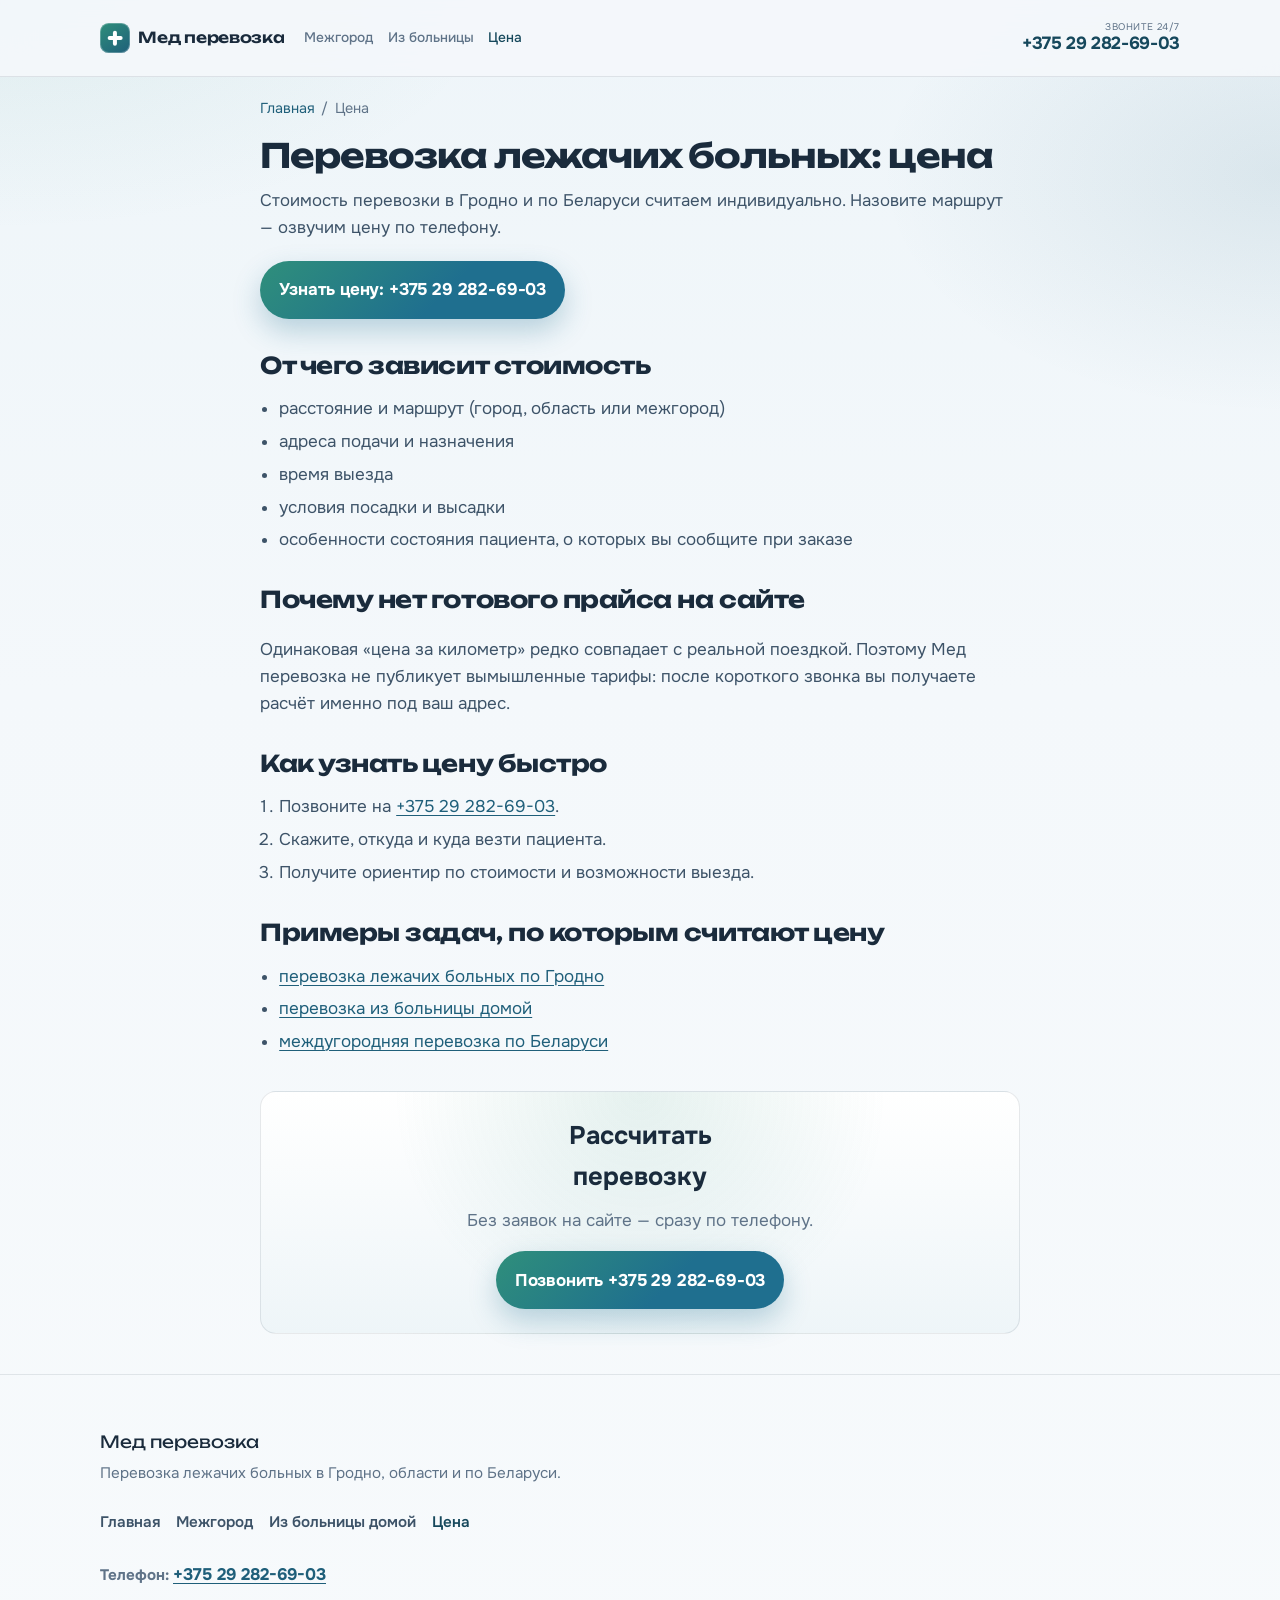
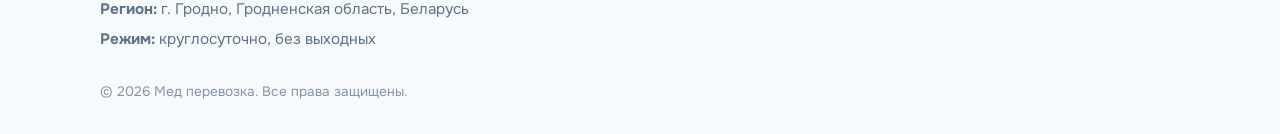
==== cena/index.html @ 59e6a154 "Expand SEO structure with service pages and safer business claims. Co-authored-by: Cursor <cursorage" ====
<!DOCTYPE html>
<html lang="ru">
<head>
  <script async src="https://www.googletagmanager.com/gtag/js?id=G-Q1MEY4XK43"></script>
  <script>
    window.dataLayer = window.dataLayer || [];
    function gtag(){dataLayer.push(arguments);}
    gtag('js', new Date());
    gtag('config', 'G-Q1MEY4XK43');
    gtag('config', 'GTM-NPW7PMXN');
  </script>

  <meta charset="UTF-8">
  <meta name="viewport" content="width=device-width, initial-scale=1, maximum-scale=5, viewport-fit=cover">
  <title>Перевозка лежачих больных цена в Гродно — Мед перевозка</title>
  <meta name="description" content="Перевозка лежачих больных: цена зависит от маршрута и условий. Рассчитаем стоимость по телефону +375 29 282-69-03. Гродно и Беларусь.">
  <meta name="robots" content="index, follow, max-image-preview:large, max-snippet:-1">
  <link rel="canonical" href="https://www.medtransfer.by/cena/">
  <link rel="alternate" hreflang="ru" href="https://www.medtransfer.by/cena/">
  <link rel="alternate" hreflang="ru-BY" href="https://www.medtransfer.by/cena/">
  <link rel="alternate" hreflang="x-default" href="https://www.medtransfer.by/cena/">

  <meta property="og:locale" content="ru_BY">
  <meta property="og:type" content="website">
  <meta property="og:site_name" content="Мед перевозка">
  <meta property="og:title" content="Перевозка лежачих больных цена — Мед перевозка">
  <meta property="og:description" content="Как формируется стоимость перевозки лежачих больных в Гродно и по Беларуси.">
  <meta property="og:url" content="https://www.medtransfer.by/cena/">
  <meta property="og:image" content="https://www.medtransfer.by/og-cover.svg">

  <meta name="theme-color" content="#EAF2F6">
  <link rel="icon" href="/favicon.svg" type="image/svg+xml">
  <link rel="manifest" href="/site.webmanifest">
  <link rel="preconnect" href="https://fonts.googleapis.com">
  <link rel="preconnect" href="https://fonts.gstatic.com" crossorigin>
  <link rel="stylesheet" href="https://fonts.googleapis.com/css2?family=Onest:wght@400;500;600;700&family=Unbounded:wght@500;600;700&display=swap">
  <link rel="stylesheet" href="/styles.css">

  <script type="application/ld+json">
  {
    "@context": "https://schema.org",
    "@graph": [
      {
        "@type": "WebPage",
        "@id": "https://www.medtransfer.by/cena/#webpage",
        "url": "https://www.medtransfer.by/cena/",
        "name": "Перевозка лежачих больных цена в Гродно — Мед перевозка",
        "description": "Как формируется цена перевозки лежачих больных в Гродно и по Беларуси. Точный расчёт по телефону.",
        "isPartOf": {"@id": "https://www.medtransfer.by/#website"},
        "about": {"@id": "https://www.medtransfer.by/#organization"},
        "inLanguage": "ru"
      },
      {
        "@type": "BreadcrumbList",
        "itemListElement": [
          {"@type": "ListItem", "position": 1, "name": "Главная", "item": "https://www.medtransfer.by/"},
          {"@type": "ListItem", "position": 2, "name": "Цена", "item": "https://www.medtransfer.by/cena/"}
        ]
      },
      {
        "@type": "FAQPage",
        "mainEntity": [
          {
            "@type": "Question",
            "name": "Сколько стоит перевозка лежачих больных в Гродно?",
            "acceptedAnswer": {
              "@type": "Answer",
              "text": "Стоимость рассчитывается индивидуально по маршруту и условиям перевозки. Точную цену назовём по телефону +375 29 282-69-03."
            }
          },
          {
            "@type": "Question",
            "name": "Почему на сайте нет прайса?",
            "acceptedAnswer": {
              "@type": "Answer",
              "text": "Потому что цена зависит от адресов, расстояния и особенностей посадки. Так расчёт получается точнее, чем общий прайс."
            }
          }
        ]
      }
    ]
  }
  </script>
</head>
<body>
  <a class="skip-link" href="#main">К содержанию</a>

  <header class="site-header" id="top">
    <div class="wrap header-inner">
      <div class="header-brand-block">
        <a class="logo" href="/" aria-label="Мед перевозка — на главную">
          <span class="logo-mark" aria-hidden="true"></span>
          <span class="logo-text">Мед перевозка</span>
        </a>
        <nav class="site-nav" aria-label="Разделы сайта">
          <a href="/mezhgorod/">Межгород</a>
          <a href="/iz-bolnicy-domoj/">Из больницы</a>
          <a href="/cena/" aria-current="page">Цена</a>
        </nav>
      </div>
      <a class="header-phone" href="tel:+375292826903" aria-label="Позвонить +375 29 282-69-03">
        <span class="header-phone-icon" aria-hidden="true">
          <svg width="18" height="18" viewBox="0 0 24 24" fill="none"><path d="M7.5 3.5c.6-.6 1.6-.6 2.1 0l2 2c.6.6.6 1.5 0 2.1l-1.2 1.2a12.4 12.4 0 0 0 5.8 5.8l1.2-1.2c.6-.6 1.5-.6 2.1 0l2 2c.6.6.6 1.5 0 2.1l-1.4 1.4c-.6.6-1.5.8-2.3.5A18.9 18.9 0 0 1 5.1 6.2c-.3-.8-.1-1.7.5-2.3L7.5 3.5Z" fill="currentColor"/></svg>
        </span>
        <span class="header-phone-text">
          <span class="header-phone-label">Звоните 24/7</span>
          <span class="header-phone-number">+375 29 282-69-03</span>
        </span>
      </a>
    </div>
  </header>

  <main id="main" class="page">
    <div class="wrap page-wrap">
      <nav class="breadcrumbs" aria-label="Хлебные крошки">
        <a href="/">Главная</a>
        <span aria-hidden="true">/</span>
        <span>Цена</span>
      </nav>

      <header class="page-header">
        <h1>Перевозка лежачих больных: цена</h1>
        <p class="page-lead">Стоимость перевозки в Гродно и по Беларуси считаем индивидуально. Назовите маршрут — озвучим цену по телефону.</p>
        <a class="btn btn-call" href="tel:+375292826903">
          <span class="btn-label-full">Узнать цену: +375 29 282-69-03</span>
          <span class="btn-label-short">Узнать цену</span>
        </a>
      </header>

      <article class="prose">
        <h2>От чего зависит стоимость</h2>
        <ul>
          <li>расстояние и маршрут (город, область или межгород)</li>
          <li>адреса подачи и назначения</li>
          <li>время выезда</li>
          <li>условия посадки и высадки</li>
          <li>особенности состояния пациента, о которых вы сообщите при заказе</li>
        </ul>

        <h2>Почему нет готового прайса на сайте</h2>
        <p>Одинаковая «цена за километр» редко совпадает с реальной поездкой. Поэтому Мед перевозка не публикует вымышленные тарифы: после короткого звонка вы получаете расчёт именно под ваш адрес.</p>

        <h2>Как узнать цену быстро</h2>
        <ol>
          <li>Позвоните на <a href="tel:+375292826903">+375 29 282-69-03</a>.</li>
          <li>Скажите, откуда и куда везти пациента.</li>
          <li>Получите ориентир по стоимости и возможности выезда.</li>
        </ol>

        <h2>Примеры задач, по которым считают цену</h2>
        <ul>
          <li><a href="/">перевозка лежачих больных по Гродно</a></li>
          <li><a href="/iz-bolnicy-domoj/">перевозка из больницы домой</a></li>
          <li><a href="/mezhgorod/">междугородняя перевозка по Беларуси</a></li>
        </ul>
      </article>

      <section class="page-cta" aria-labelledby="price-cta">
        <h2 id="price-cta">Рассчитать перевозку</h2>
        <p>Без заявок на сайте — сразу по телефону.</p>
        <a class="btn btn-call btn-large" href="tel:+375292826903">Позвонить +375 29 282-69-03</a>
      </section>
    </div>
  </main>

  <footer class="site-footer">
    <div class="wrap footer-inner">
      <div class="footer-brand">
        <p class="footer-name">Мед перевозка</p>
        <p>Перевозка лежачих больных в Гродно, области и по Беларуси.</p>
      </div>
      <nav class="footer-nav" aria-label="Навигация в подвале">
        <a href="/">Главная</a>
        <a href="/mezhgorod/">Межгород</a>
        <a href="/iz-bolnicy-domoj/">Из больницы домой</a>
        <a href="/cena/" aria-current="page">Цена</a>
      </nav>
      <div class="footer-contacts">
        <p><strong>Телефон:</strong> <a href="tel:+375292826903">+375 29 282-69-03</a></p>
        <p><strong>Регион:</strong> г. Гродно, Гродненская область, Беларусь</p>
        <p><strong>Режим:</strong> круглосуточно, без выходных</p>
      </div>
      <p class="footer-copy">© <span id="year">2026</span> Мед перевозка. Все права защищены.</p>
    </div>
  </footer>

  <div class="mobile-call-bar" role="region" aria-label="Быстрый звонок">
    <div class="mobile-call-bar-inner">
      <a class="btn btn-call btn-bar" href="tel:+375292826903">
        <span class="bar-text">
          <span class="bar-action">Позвонить сейчас</span>
          <span class="bar-number">+375 29 282-69-03</span>
        </span>
      </a>
    </div>
  </div>

  <script src="/script.js" defer></script>
</body>
</html>
---- styles.css ----
:root {
  --ink: #1a2b3c;
  --ink-soft: #3d5368;
  --ink-muted: #5f7388;
  --paper: #f4f8fb;
  --paper-2: #e8f0f5;
  --line: rgba(26, 43, 60, 0.1);
  --brand: #1f5f7a;
  --brand-deep: #16485c;
  --care: #2f8f7b;
  --call: #1f6f8f;
  --call-ink: #ffffff;
  --radius: 16px;
  --font-display: "Unbounded", sans-serif;
  --font-body: "Onest", sans-serif;
  --header-h: 3.85rem;
  --call-bar-h: 5.1rem;
  --page-pad: 1.55rem;
  --tap: 48px;
  --ease: cubic-bezier(0.22, 1, 0.36, 1);
  --shadow-soft: 0 10px 30px rgba(22, 55, 78, 0.08);
  --shadow-call: 0 12px 28px rgba(31, 111, 143, 0.28);
}

*,
*::before,
*::after {
  box-sizing: border-box;
}

html {
  scroll-behavior: smooth;
  -webkit-text-size-adjust: 100%;
  text-size-adjust: 100%;
}

body {
  margin: 0;
  font-family: var(--font-body);
  font-size: 1.0625rem;
  line-height: 1.6;
  color: var(--ink);
  background:
    radial-gradient(900px 420px at 0% 0%, rgba(47, 143, 123, 0.08), transparent 55%),
    radial-gradient(800px 480px at 100% 10%, rgba(31, 95, 122, 0.1), transparent 50%),
    linear-gradient(180deg, #eef5f9 0%, var(--paper) 40%, #f7fafc 100%);
  -webkit-font-smoothing: antialiased;
  text-rendering: optimizeLegibility;
  padding-bottom: calc(var(--call-bar-h) + env(safe-area-inset-bottom, 0px));
  overflow-x: clip;
  -webkit-tap-highlight-color: rgba(31, 111, 143, 0.18);
}

img,
svg {
  max-width: 100%;
  display: block;
}

a {
  color: var(--brand);
  text-decoration-thickness: 1px;
  text-underline-offset: 0.18em;
}

a:hover {
  color: var(--brand-deep);
}

:focus-visible {
  outline: 2px solid var(--care);
  outline-offset: 3px;
}

.skip-link {
  position: absolute;
  left: 1rem;
  top: -4rem;
  z-index: 100;
  background: var(--call);
  color: #fff;
  padding: 0.6rem 1rem;
  border-radius: 999px;
  font-weight: 600;
}

.skip-link:focus {
  top: calc(1rem + env(safe-area-inset-top, 0px));
}

.wrap {
  width: min(1080px, calc(100% - (var(--page-pad) * 2)));
  margin-inline: auto;
}

.site-header {
  position: sticky;
  top: 0;
  z-index: 40;
  padding-top: env(safe-area-inset-top, 0px);
  backdrop-filter: blur(16px);
  -webkit-backdrop-filter: blur(16px);
  background: rgba(244, 248, 251, 0.9);
  border-bottom: 1px solid var(--line);
}

.header-inner {
  min-height: var(--header-h);
  display: flex;
  align-items: center;
  justify-content: space-between;
  gap: 0.85rem;
}

.header-brand-block {
  display: flex;
  flex-direction: column;
  gap: 0.25rem;
  min-width: 0;
}

.site-nav {
  display: flex;
  flex-wrap: wrap;
  gap: 0.35rem 0.75rem;
  font-size: 0.78rem;
}

.site-nav a {
  color: var(--ink-muted);
  text-decoration: none;
  font-weight: 500;
}

.site-nav a:hover,
.site-nav a[aria-current="page"] {
  color: var(--brand-deep);
}

.logo {
  display: inline-flex;
  align-items: center;
  gap: 0.55rem;
  min-height: 2.4rem;
  min-width: 0;
  color: var(--ink);
  text-decoration: none;
  font-family: var(--font-display);
  font-weight: 600;
  font-size: 0.84rem;
  letter-spacing: -0.02em;
}

.logo-text {
  white-space: nowrap;
  overflow: hidden;
  text-overflow: ellipsis;
}

.logo-mark {
  width: 1.85rem;
  height: 1.85rem;
  flex-shrink: 0;
  border-radius: 0.55rem;
  background: linear-gradient(145deg, #2f8f7b, #1f5f7a);
  position: relative;
  box-shadow: inset 0 0 0 1px rgba(255, 255, 255, 0.25);
}

.logo-mark::before,
.logo-mark::after {
  content: "";
  position: absolute;
  background: #fff;
  border-radius: 2px;
}

.logo-mark::before {
  width: 0.26rem;
  height: 0.92rem;
  left: 50%;
  top: 50%;
  transform: translate(-50%, -50%);
}

.logo-mark::after {
  width: 0.92rem;
  height: 0.26rem;
  left: 50%;
  top: 50%;
  transform: translate(-50%, -50%);
}

.header-phone {
  display: inline-flex;
  align-items: center;
  gap: 0.45rem;
  min-height: var(--tap);
  padding: 0.35rem 0.75rem 0.35rem 0.4rem;
  border-radius: 999px;
  color: var(--call-ink);
  text-decoration: none;
  line-height: 1.15;
  background: linear-gradient(135deg, #2a86a8, var(--call));
  box-shadow: var(--shadow-call);
  flex-shrink: 0;
}

.header-phone-icon {
  display: grid;
  place-items: center;
  width: 1.85rem;
  height: 1.85rem;
  border-radius: 50%;
  background: rgba(255, 255, 255, 0.18);
}

.header-phone-text {
  display: flex;
  flex-direction: column;
  align-items: flex-start;
}

.header-phone-label {
  font-size: 0.6rem;
  text-transform: uppercase;
  letter-spacing: 0.06em;
  opacity: 0.85;
}

.header-phone-number {
  font-weight: 700;
  font-size: 0.78rem;
  letter-spacing: -0.02em;
  white-space: nowrap;
}

.header-phone:hover {
  color: #fff;
  filter: brightness(1.04);
}

.hero {
  position: relative;
  display: grid;
  grid-template-rows: minmax(240px, 42svh) auto;
  min-height: calc(100svh - var(--header-h) - env(safe-area-inset-top, 0px) - var(--call-bar-h));
  overflow: hidden;
  isolation: isolate;
}

.hero-atmosphere {
  position: relative;
  min-height: 240px;
  overflow: hidden;
  background: #d7e6ef;
}

.hero-photo {
  width: 100%;
  height: 100%;
  object-fit: cover;
  object-position: 48% 58%;
}

.hero-veil {
  position: absolute;
  inset: 0;
  background:
    linear-gradient(180deg, rgba(238, 245, 249, 0.12) 0%, rgba(238, 245, 249, 0.08) 55%, rgba(244, 248, 251, 0.92) 100%);
  pointer-events: none;
}

.hero-content {
  position: relative;
  z-index: 1;
  width: 100%;
  max-width: none;
  margin-top: -1.5rem;
  padding: 1.45rem var(--page-pad) 1.6rem;
  background:
    linear-gradient(180deg, rgba(244, 248, 251, 0.97) 0%, var(--paper) 32%);
  border-radius: 1.25rem 1.25rem 0 0;
  box-shadow: 0 -10px 30px rgba(22, 55, 78, 0.06);
  animation: rise 0.75s var(--ease) both;
}

.hero-brand {
  margin: 0 0 0.7rem;
  font-family: var(--font-display);
  font-size: clamp(1.55rem, 7.5vw, 3.1rem);
  font-weight: 700;
  letter-spacing: -0.04em;
  line-height: 1.05;
  color: var(--brand-deep);
}

.hero-title {
  margin: 0 0 0.75rem;
  max-width: 16ch;
  font-family: var(--font-display);
  font-size: clamp(1.18rem, 5.2vw, 2.05rem);
  font-weight: 600;
  letter-spacing: -0.03em;
  line-height: 1.22;
  color: var(--ink);
  overflow-wrap: anywhere;
}

.hero-lead {
  margin: 0 0 1.25rem;
  max-width: 32ch;
  color: var(--ink-soft);
  font-size: clamp(1rem, 3.7vw, 1.15rem);
}

.hero-actions {
  display: grid;
  gap: 0.7rem;
  justify-items: stretch;
}

.hero-note {
  margin: 0;
  color: var(--ink-muted);
  font-size: 0.9rem;
  text-align: center;
}

.btn {
  display: inline-flex;
  align-items: center;
  justify-content: center;
  gap: 0.65rem;
  min-height: var(--tap);
  border: 0;
  border-radius: 999px;
  padding: 0.95rem 1.2rem;
  font: inherit;
  font-weight: 700;
  letter-spacing: -0.01em;
  text-decoration: none;
  cursor: pointer;
  touch-action: manipulation;
  transition: transform 0.25s var(--ease), box-shadow 0.25s var(--ease), filter 0.25s var(--ease);
}

.btn-call {
  color: var(--call-ink);
  background: linear-gradient(135deg, #2f8f7b, #1f6f8f 60%);
  box-shadow: var(--shadow-call);
}

.btn-call:hover {
  color: #fff;
  filter: brightness(1.05);
  transform: translateY(-1px);
}

.btn-call:active {
  transform: scale(0.985);
}

.btn-compact,
.btn-large {
  width: 100%;
}

.btn-icon {
  display: grid;
  place-items: center;
  width: 2rem;
  height: 2rem;
  flex-shrink: 0;
  border-radius: 50%;
  background: rgba(255, 255, 255, 0.18);
}

.btn-label-full {
  display: none;
}

.btn-label-short {
  display: inline;
}

.section {
  padding: 2.85rem 0;
}

.section h2 {
  margin: 0 0 0.7rem;
  font-family: var(--font-display);
  font-size: clamp(1.28rem, 5.5vw, 2rem);
  letter-spacing: -0.03em;
  line-height: 1.22;
  max-width: 18ch;
  color: var(--ink);
  overflow-wrap: anywhere;
}

.section-lead {
  margin: 0 0 1.5rem;
  color: var(--ink-muted);
  max-width: 42ch;
}

.service-list {
  list-style: none;
  margin: 0;
  padding: 0;
  display: grid;
  gap: 0;
  grid-template-columns: 1fr;
  border-top: 1px solid var(--line);
}

.service-list li {
  padding: 1.15rem 0;
  border-bottom: 1px solid var(--line);
}

.service-list h3 {
  margin: 0 0 0.35rem;
  font-size: 1.06rem;
  color: var(--brand-deep);
}

.service-list p {
  margin: 0;
  color: var(--ink-muted);
}

.section-coverage {
  background:
    linear-gradient(180deg, rgba(31, 95, 122, 0.06), rgba(47, 143, 123, 0.05));
  border-block: 1px solid var(--line);
}

.coverage-grid {
  display: grid;
  gap: 1.4rem;
  grid-template-columns: 1fr;
}

.coverage-list {
  margin: 0;
  padding: 0;
  list-style: none;
  display: grid;
  gap: 0.7rem;
}

.coverage-list li {
  position: relative;
  padding-left: 1.3rem;
  color: var(--ink-soft);
}

.coverage-list li::before {
  content: "";
  position: absolute;
  left: 0;
  top: 0.55em;
  width: 0.5rem;
  height: 0.5rem;
  border-radius: 50%;
  background: var(--care);
  box-shadow: 0 0 0 4px rgba(47, 143, 123, 0.14);
}

.coverage-panel {
  display: flex;
  flex-direction: column;
  justify-content: flex-end;
  gap: 0.3rem;
  min-height: 210px;
  padding: 1.35rem;
  border-radius: var(--radius);
  background:
    radial-gradient(circle at 15% 20%, rgba(255, 255, 255, 0.35), transparent 45%),
    linear-gradient(155deg, #1f5f7a, #2f8f7b);
  color: #f4fbf9;
  box-shadow: var(--shadow-soft);
}

.coverage-kicker {
  margin: 0;
  text-transform: uppercase;
  letter-spacing: 0.1em;
  font-size: 0.72rem;
  opacity: 0.8;
}

.coverage-place {
  margin: 0;
  font-family: var(--font-display);
  font-size: clamp(2.2rem, 11vw, 3.2rem);
  letter-spacing: -0.04em;
  line-height: 1;
}

.coverage-country {
  margin: 0 0 1rem;
  opacity: 0.85;
}

.coverage-panel .btn-call {
  background: #fff;
  color: var(--brand-deep);
  box-shadow: none;
}

.coverage-panel .btn-call:hover {
  color: var(--brand-deep);
  filter: none;
}

.coverage-panel .btn-icon {
  background: rgba(31, 95, 122, 0.1);
  color: var(--brand-deep);
}

.why-list {
  list-style: none;
  margin: 0;
  padding: 0;
  display: grid;
  gap: 1.1rem;
}

.why-list li {
  display: grid;
  grid-template-columns: auto 1fr;
  gap: 0.85rem 1rem;
  padding-bottom: 1.1rem;
  border-bottom: 1px solid var(--line);
}

.why-num {
  font-family: var(--font-display);
  font-size: 1.15rem;
  color: var(--care);
  letter-spacing: -0.04em;
}

.why-list h3 {
  margin: 0 0 0.3rem;
  font-size: 1.05rem;
}

.why-list p {
  margin: 0;
  color: var(--ink-muted);
}

.faq-list {
  display: grid;
  gap: 0.65rem;
  max-width: 760px;
}

.faq-item {
  border: 1px solid var(--line);
  border-radius: 14px;
  background: rgba(255, 255, 255, 0.72);
  padding: 0 1rem;
  box-shadow: 0 1px 0 rgba(255, 255, 255, 0.8);
}

.faq-item summary {
  cursor: pointer;
  list-style: none;
  min-height: var(--tap);
  display: flex;
  align-items: center;
  justify-content: space-between;
  gap: 0.85rem;
  padding: 0.85rem 0;
  font-weight: 650;
  font-size: 0.98rem;
  touch-action: manipulation;
}

.faq-item summary::-webkit-details-marker {
  display: none;
}

.faq-item summary::after {
  content: "+";
  flex-shrink: 0;
  color: var(--brand);
  font-size: 1.25rem;
  line-height: 1;
}

.faq-item[open] summary::after {
  content: "–";
}

.faq-item p {
  margin: 0 0 1rem;
  color: var(--ink-muted);
}

.section-final {
  padding-top: 1.4rem;
}

.final-inner {
  text-align: center;
  padding: 1.75rem 1.25rem;
  border-radius: calc(var(--radius) + 4px);
  background:
    radial-gradient(circle at 50% 0%, rgba(47, 143, 123, 0.14), transparent 55%),
    linear-gradient(180deg, #ffffff, #eef5f8);
  border: 1px solid var(--line);
  box-shadow: var(--shadow-soft);
}

.final-inner h2 {
  margin-inline: auto;
}

.final-inner p {
  margin: 0 auto 1.2rem;
  color: var(--ink-muted);
  max-width: 34ch;
}

.site-footer {
  padding: 2.4rem 0 calc(1.4rem + env(safe-area-inset-bottom, 0px));
  border-top: 1px solid var(--line);
  color: var(--ink-muted);
  font-size: 0.95rem;
}

.footer-inner {
  display: grid;
  gap: 1.2rem;
}

.footer-name {
  margin: 0 0 0.3rem;
  color: var(--ink);
  font-family: var(--font-display);
  font-size: 1.05rem;
}

.footer-brand p,
.footer-contacts p {
  margin: 0.35rem 0;
}

.footer-contacts a {
  display: inline-flex;
  align-items: center;
  min-height: 2rem;
  font-weight: 700;
  font-size: 1.05rem;
}

.footer-copy {
  margin: 0.3rem 0 0;
  opacity: 0.75;
  font-size: 0.85rem;
}

.footer-nav {
  display: flex;
  flex-wrap: wrap;
  gap: 0.55rem 1rem;
}

.footer-nav a {
  color: var(--ink-soft);
  text-decoration: none;
  font-weight: 600;
  font-size: 0.95rem;
}

.footer-nav a:hover,
.footer-nav a[aria-current="page"] {
  color: var(--brand-deep);
}

.service-list a {
  color: inherit;
  text-decoration: none;
}

.service-list a:hover {
  color: var(--brand);
  text-decoration: underline;
}

.page {
  padding: 1.25rem 0 2.5rem;
}

.page-wrap {
  max-width: 760px;
}

.breadcrumbs {
  display: flex;
  flex-wrap: wrap;
  gap: 0.4rem;
  margin-bottom: 1rem;
  color: var(--ink-muted);
  font-size: 0.9rem;
}

.breadcrumbs a {
  color: var(--brand);
  text-decoration: none;
}

.page-header {
  margin-bottom: 1.75rem;
}

.page-header h1 {
  margin: 0 0 0.75rem;
  font-family: var(--font-display);
  font-size: clamp(1.4rem, 5.5vw, 2.1rem);
  letter-spacing: -0.03em;
  line-height: 1.2;
  color: var(--ink);
}

.page-lead {
  margin: 0 0 1.2rem;
  color: var(--ink-soft);
  font-size: 1.05rem;
}

.prose h2 {
  margin: 1.75rem 0 0.7rem;
  font-family: var(--font-display);
  font-size: clamp(1.15rem, 3.8vw, 1.45rem);
  letter-spacing: -0.02em;
  max-width: none;
}

.prose p,
.prose li {
  color: var(--ink-soft);
}

.prose ul,
.prose ol {
  margin: 0 0 1rem;
  padding-left: 1.2rem;
}

.prose li {
  margin: 0.35rem 0;
}

.related-list {
  list-style: none;
  padding-left: 0;
}

.related-list a {
  font-weight: 600;
}

.page-cta {
  margin-top: 2.25rem;
  padding: 1.5rem 1.2rem;
  border-radius: var(--radius);
  background:
    radial-gradient(circle at 50% 0%, rgba(47, 143, 123, 0.12), transparent 55%),
    linear-gradient(180deg, #ffffff, #eef5f8);
  border: 1px solid var(--line);
  text-align: center;
}

.page-cta h2 {
  margin: 0 auto 0.55rem;
  max-width: 16ch;
}

.page-cta p {
  margin: 0 auto 1.1rem;
  color: var(--ink-muted);
}

.mobile-call-bar {
  position: fixed;
  left: 0;
  right: 0;
  bottom: 0;
  z-index: 60;
  background: rgba(244, 248, 251, 0.96);
  border-top: 1px solid var(--line);
  box-shadow: 0 -8px 24px rgba(22, 55, 78, 0.08);
  padding:
    0.65rem
    max(var(--page-pad), env(safe-area-inset-right, 0px))
    calc(0.65rem + env(safe-area-inset-bottom, 0px))
    max(var(--page-pad), env(safe-area-inset-left, 0px));
}

.mobile-call-bar-inner {
  width: 100%;
}

.btn-bar {
  width: 100%;
  min-height: 3.4rem;
  justify-content: center;
  gap: 0.75rem;
}

.bar-text {
  display: flex;
  flex-direction: column;
  align-items: flex-start;
  line-height: 1.15;
}

.bar-action {
  font-size: 0.7rem;
  text-transform: uppercase;
  letter-spacing: 0.05em;
  opacity: 0.85;
}

.bar-number {
  font-size: 1.05rem;
  font-weight: 800;
  letter-spacing: -0.02em;
}

@keyframes rise {
  from {
    opacity: 0;
    transform: translateY(12px);
  }
  to {
    opacity: 1;
    transform: translateY(0);
  }
}

@media (max-width: 380px) {
  :root {
    --page-pad: 1.15rem;
  }

  .header-phone-label {
    display: none;
  }

  .logo-text {
    max-width: 9ch;
  }
}

@media (max-height: 700px) and (max-width: 900px) {
  .hero {
    min-height: auto;
    grid-template-rows: minmax(180px, 32svh) auto;
  }

  .hero-content {
    padding-top: 1.2rem;
    padding-bottom: 1.25rem;
  }
}

@media (min-width: 640px) {
  :root {
    --page-pad: 1.75rem;
    --header-h: 4.75rem;
  }

  .header-brand-block {
    flex-direction: row;
    align-items: center;
    gap: 1.25rem;
  }

  .site-nav {
    font-size: 0.86rem;
    gap: 0.9rem;
  }

  .logo {
    font-size: 0.95rem;
  }

  .header-phone-number {
    font-size: 0.95rem;
  }

  .btn-label-full {
    display: inline;
  }

  .btn-label-short {
    display: none;
  }

  .hero-actions {
    justify-items: start;
  }

  .hero-actions .btn-call,
  .btn-large,
  .btn-compact {
    width: auto;
  }

  .hero-note {
    text-align: left;
  }

  .section {
    padding: clamp(3.2rem, 7vw, 5.5rem) 0;
  }

  .service-list {
    grid-template-columns: repeat(2, minmax(0, 1fr));
    gap: 0 2rem;
  }

  .coverage-grid {
    grid-template-columns: 1.25fr 0.9fr;
    gap: 2rem;
  }

  .coverage-panel {
    min-height: 280px;
    padding: 1.6rem;
  }

  .final-inner {
    padding: 2.6rem 1.6rem;
  }
}

@media (min-width: 900px) {
  body {
    padding-bottom: 0;
  }

  .mobile-call-bar {
    display: none;
  }

  .header-phone {
    background: transparent;
    box-shadow: none;
    color: var(--ink);
    padding: 0.25rem 0;
  }

  .header-phone-icon {
    display: none;
  }

  .header-phone-text {
    align-items: flex-end;
  }

  .header-phone-label {
    color: var(--ink-muted);
    opacity: 1;
  }

  .header-phone-number {
    font-size: 1.1rem;
    color: var(--brand-deep);
  }

  .header-phone:hover {
    color: var(--brand);
    filter: none;
  }

  .hero {
    display: grid;
    grid-template-rows: 1fr;
    align-items: center;
    min-height: calc(100svh - var(--header-h));
  }

  .hero-atmosphere {
    position: absolute;
    inset: 0;
    z-index: -1;
    min-height: 0;
  }

  .hero-photo {
    object-position: 70% center;
  }

  .hero-veil {
    background:
      linear-gradient(90deg, rgba(244, 248, 251, 0.96) 0%, rgba(244, 248, 251, 0.86) 34%, rgba(244, 248, 251, 0.28) 66%, rgba(244, 248, 251, 0.06) 100%),
      linear-gradient(180deg, rgba(238, 245, 249, 0.2) 0%, transparent 45%, rgba(244, 248, 251, 0.8) 100%);
  }

  .hero-content {
    width: min(1080px, calc(100% - (var(--page-pad) * 2)));
    margin-top: 0;
    margin-inline: auto;
    padding: clamp(2.4rem, 7vh, 5rem) 0;
    background: transparent;
    border-radius: 0;
    box-shadow: none;
  }

  .site-footer {
    padding: 3rem 0 2rem;
  }
}

@media (hover: none) and (pointer: coarse) {
  .btn-call:hover {
    transform: none;
    filter: none;
  }
}

@media (prefers-reduced-motion: reduce) {
  *,
  *::before,
  *::after {
    animation: none !important;
    transition: none !important;
    scroll-behavior: auto !important;
  }
}
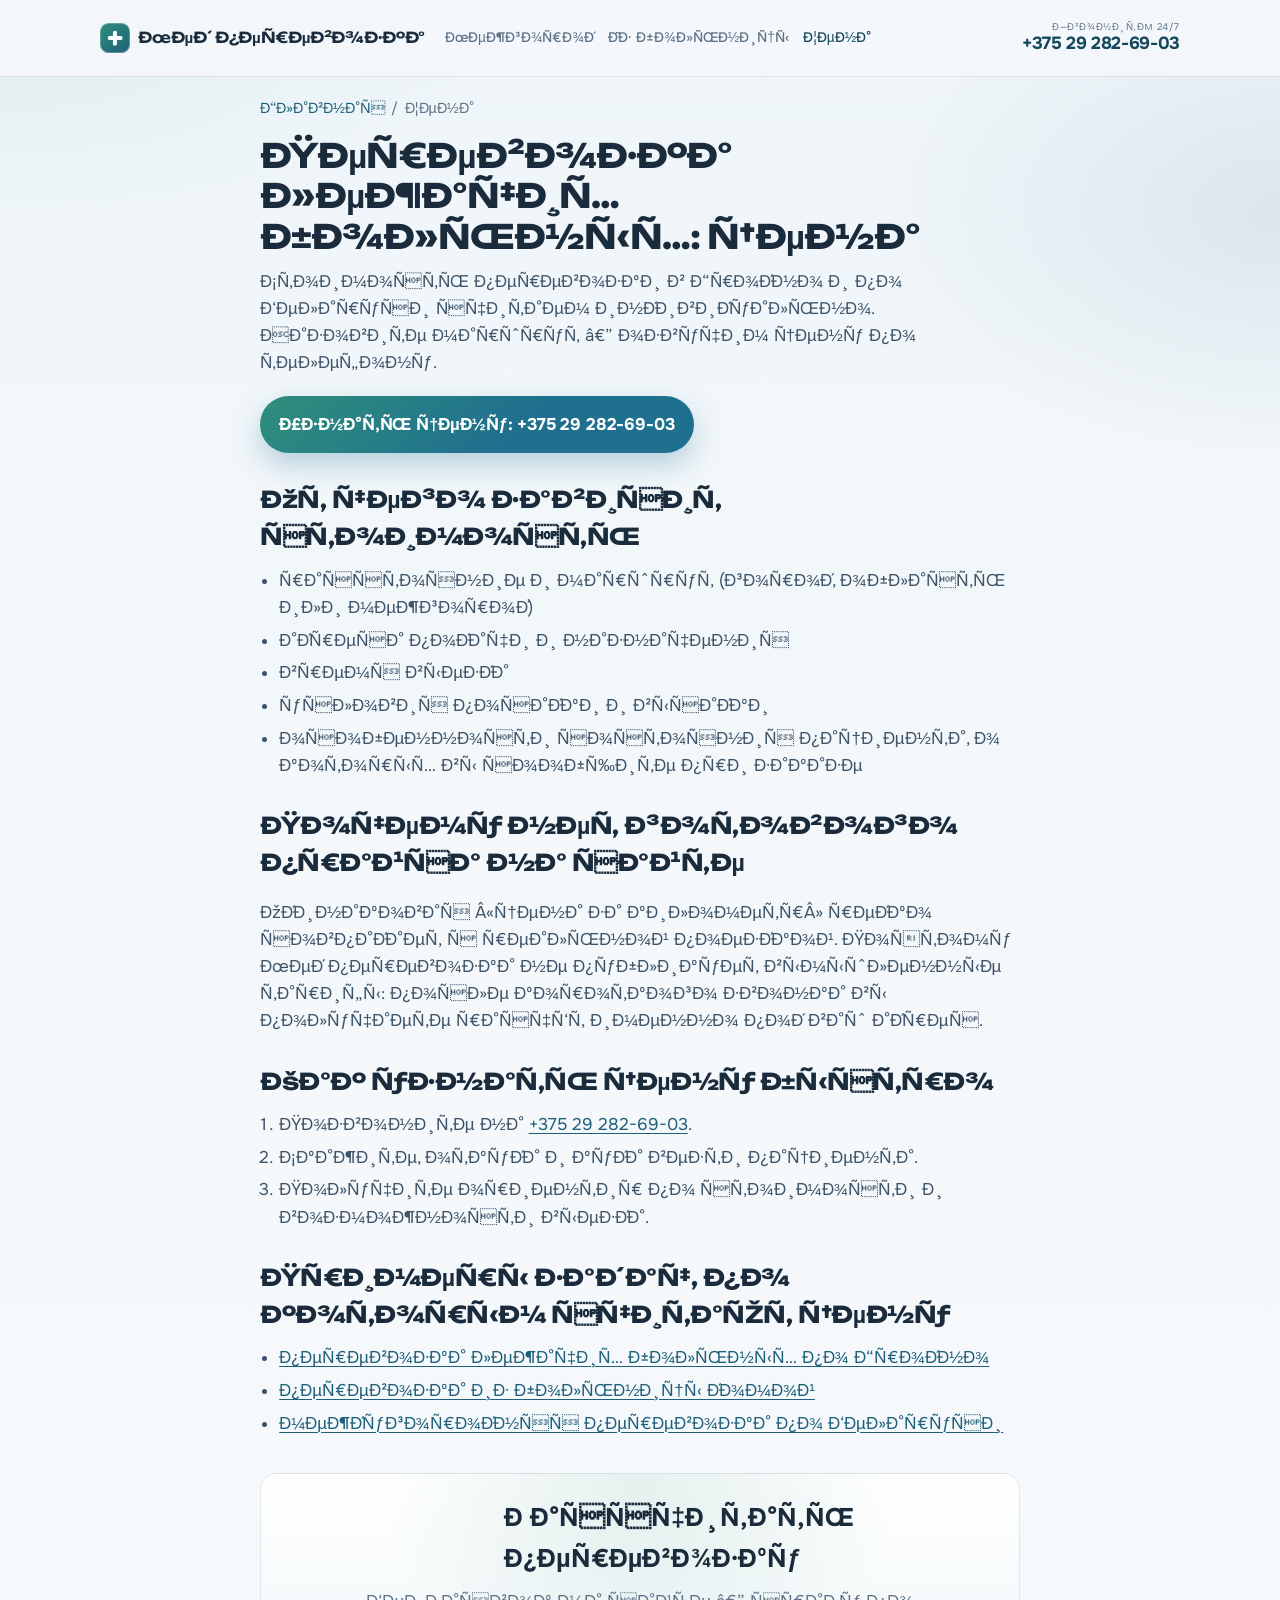
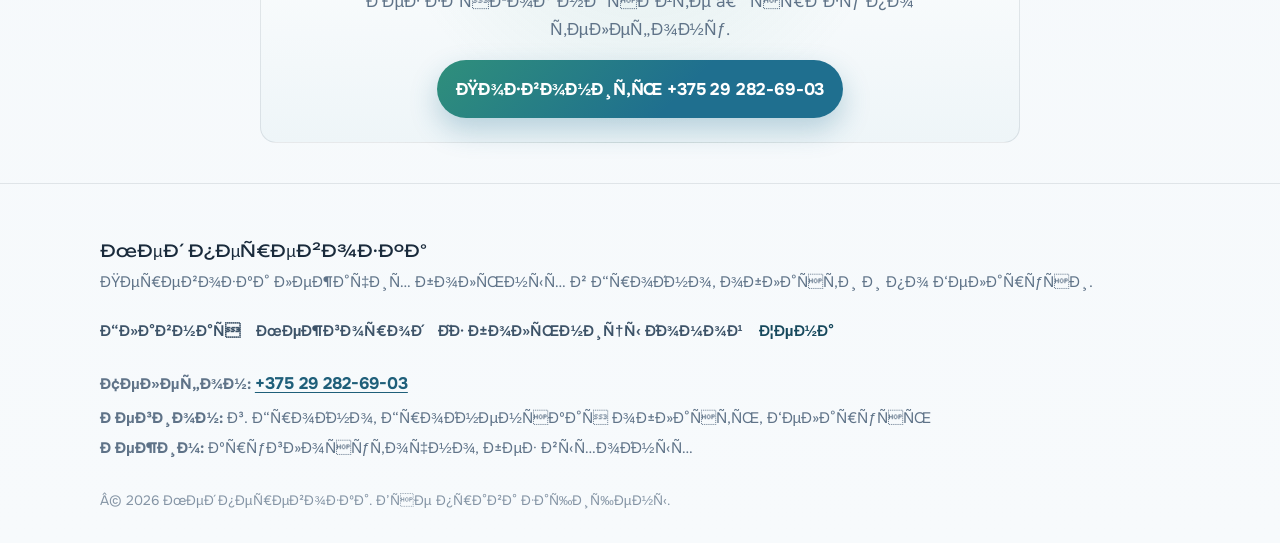
==== commit 38e646ed: "Add Yandex Metrika counter 114149407 to all pages. Co-authored-by: Cursor <cursoragent@cursor.com>" ====
--- a/cena/index.html
+++ b/cena/index.html
@@ -9,6 +9,20 @@
     gtag('config', 'G-Q1MEY4XK43');
     gtag('config', 'GTM-NPW7PMXN');
   </script>
+
+  <!-- Yandex.Metrika counter -->
+  <script type="text/javascript">
+    (function(m,e,t,r,i,k,a){
+        m[i]=m[i]||function(){(m[i].a=m[i].a||[]).push(arguments)};
+        m[i].l=1*new Date();
+        for (var j = 0; j < document.scripts.length; j++) {if (document.scripts[j].src === r) { return; }}
+        k=e.createElement(t),a=e.getElementsByTagName(t)[0],k.async=1,k.src=r,a.parentNode.insertBefore(k,a)
+    })(window, document,'script','https://mc.yandex.ru/metrika/tag.js?id=114149407', 'ym');
+
+    ym(114149407, 'init', {ssr:true, webvisor:true, clickmap:true, ecommerce:"dataLayer", referrer: document.referrer, url: location.href, accurateTrackBounce:true, trackLinks:true});
+  </script>
+  <noscript><div><img src="https://mc.yandex.ru/watch/114149407" style="position:absolute; left:-9999px;" alt="" /></div></noscript>
+  <!-- /Yandex.Metrika counter -->
 
   <meta charset="UTF-8">
   <meta name="viewport" content="width=device-width, initial-scale=1, maximum-scale=5, viewport-fit=cover">
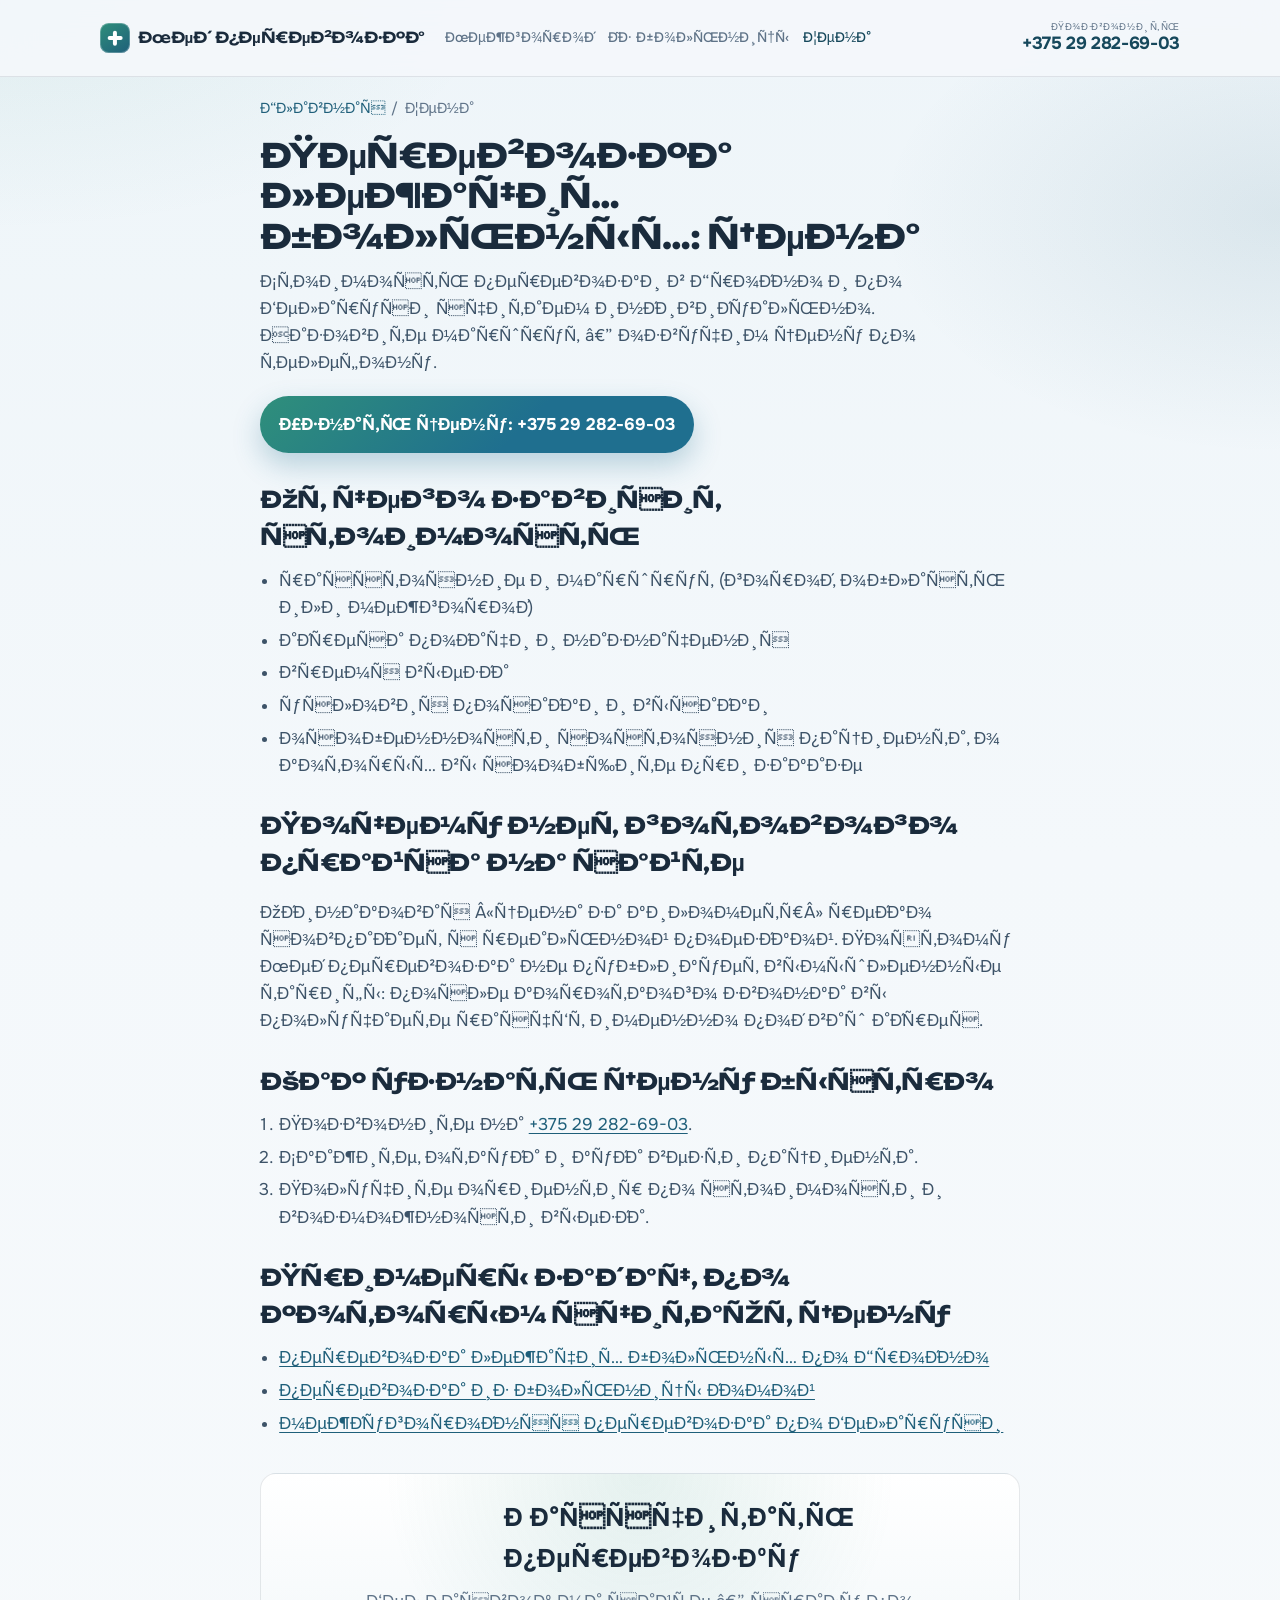
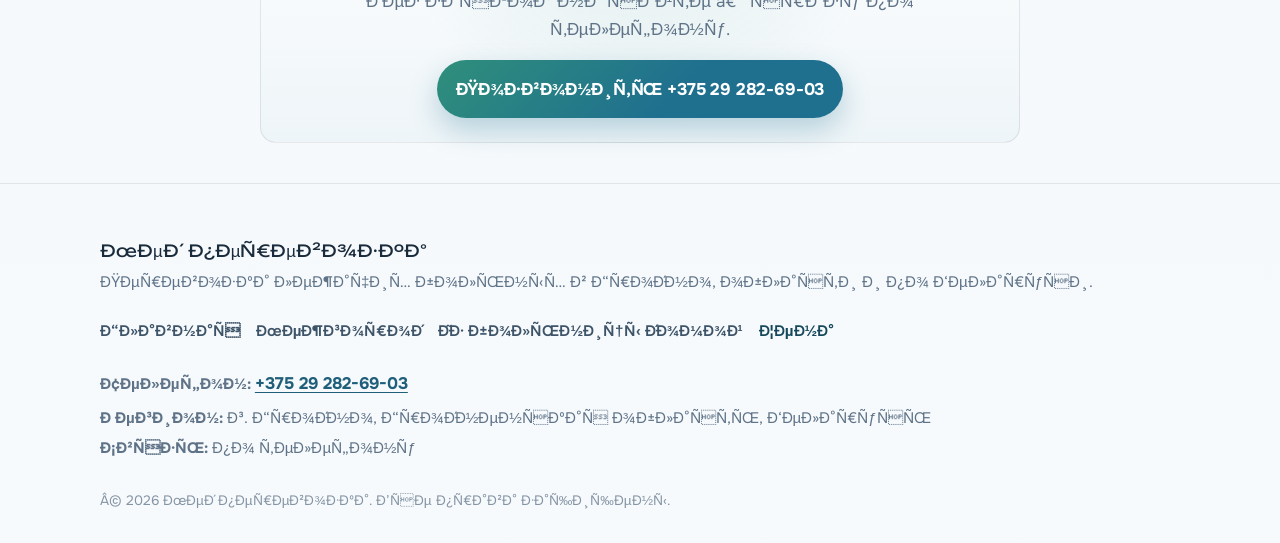
==== commit 2ed449e1: "Remove all 24/7 and round-the-clock claims from the site. Co-authored-by: Cursor <cursoragent@cursor" ====
--- a/cena/index.html
+++ b/cena/index.html
@@ -43,7 +43,11 @@
   <meta property="og:image" content="https://www.medtransfer.by/og-cover.svg">
 
   <meta name="theme-color" content="#EAF2F6">
+  <link rel="icon" href="/favicon.ico" sizes="any">
+  <link rel="icon" type="image/png" sizes="32x32" href="/favicon-32x32.png">
+  <link rel="icon" type="image/png" sizes="16x16" href="/favicon-16x16.png">
   <link rel="icon" href="/favicon.svg" type="image/svg+xml">
+  <link rel="apple-touch-icon" href="/apple-touch-icon.png">
   <link rel="manifest" href="/site.webmanifest">
   <link rel="preconnect" href="https://fonts.googleapis.com">
   <link rel="preconnect" href="https://fonts.gstatic.com" crossorigin>
@@ -117,7 +121,7 @@
           <svg width="18" height="18" viewBox="0 0 24 24" fill="none"><path d="M7.5 3.5c.6-.6 1.6-.6 2.1 0l2 2c.6.6.6 1.5 0 2.1l-1.2 1.2a12.4 12.4 0 0 0 5.8 5.8l1.2-1.2c.6-.6 1.5-.6 2.1 0l2 2c.6.6.6 1.5 0 2.1l-1.4 1.4c-.6.6-1.5.8-2.3.5A18.9 18.9 0 0 1 5.1 6.2c-.3-.8-.1-1.7.5-2.3L7.5 3.5Z" fill="currentColor"/></svg>
         </span>
         <span class="header-phone-text">
-          <span class="header-phone-label">Звоните 24/7</span>
+          <span class="header-phone-label">Позвонить</span>
           <span class="header-phone-number">+375 29 282-69-03</span>
         </span>
       </a>
@@ -192,7 +196,7 @@
       <div class="footer-contacts">
         <p><strong>Телефон:</strong> <a href="tel:+375292826903">+375 29 282-69-03</a></p>
         <p><strong>Регион:</strong> г. Гродно, Гродненская область, Беларусь</p>
-        <p><strong>Режим:</strong> круглосуточно, без выходных</p>
+        <p><strong>Связь:</strong> по телефону</p>
       </div>
       <p class="footer-copy">© <span id="year">2026</span> Мед перевозка. Все права защищены.</p>
     </div>
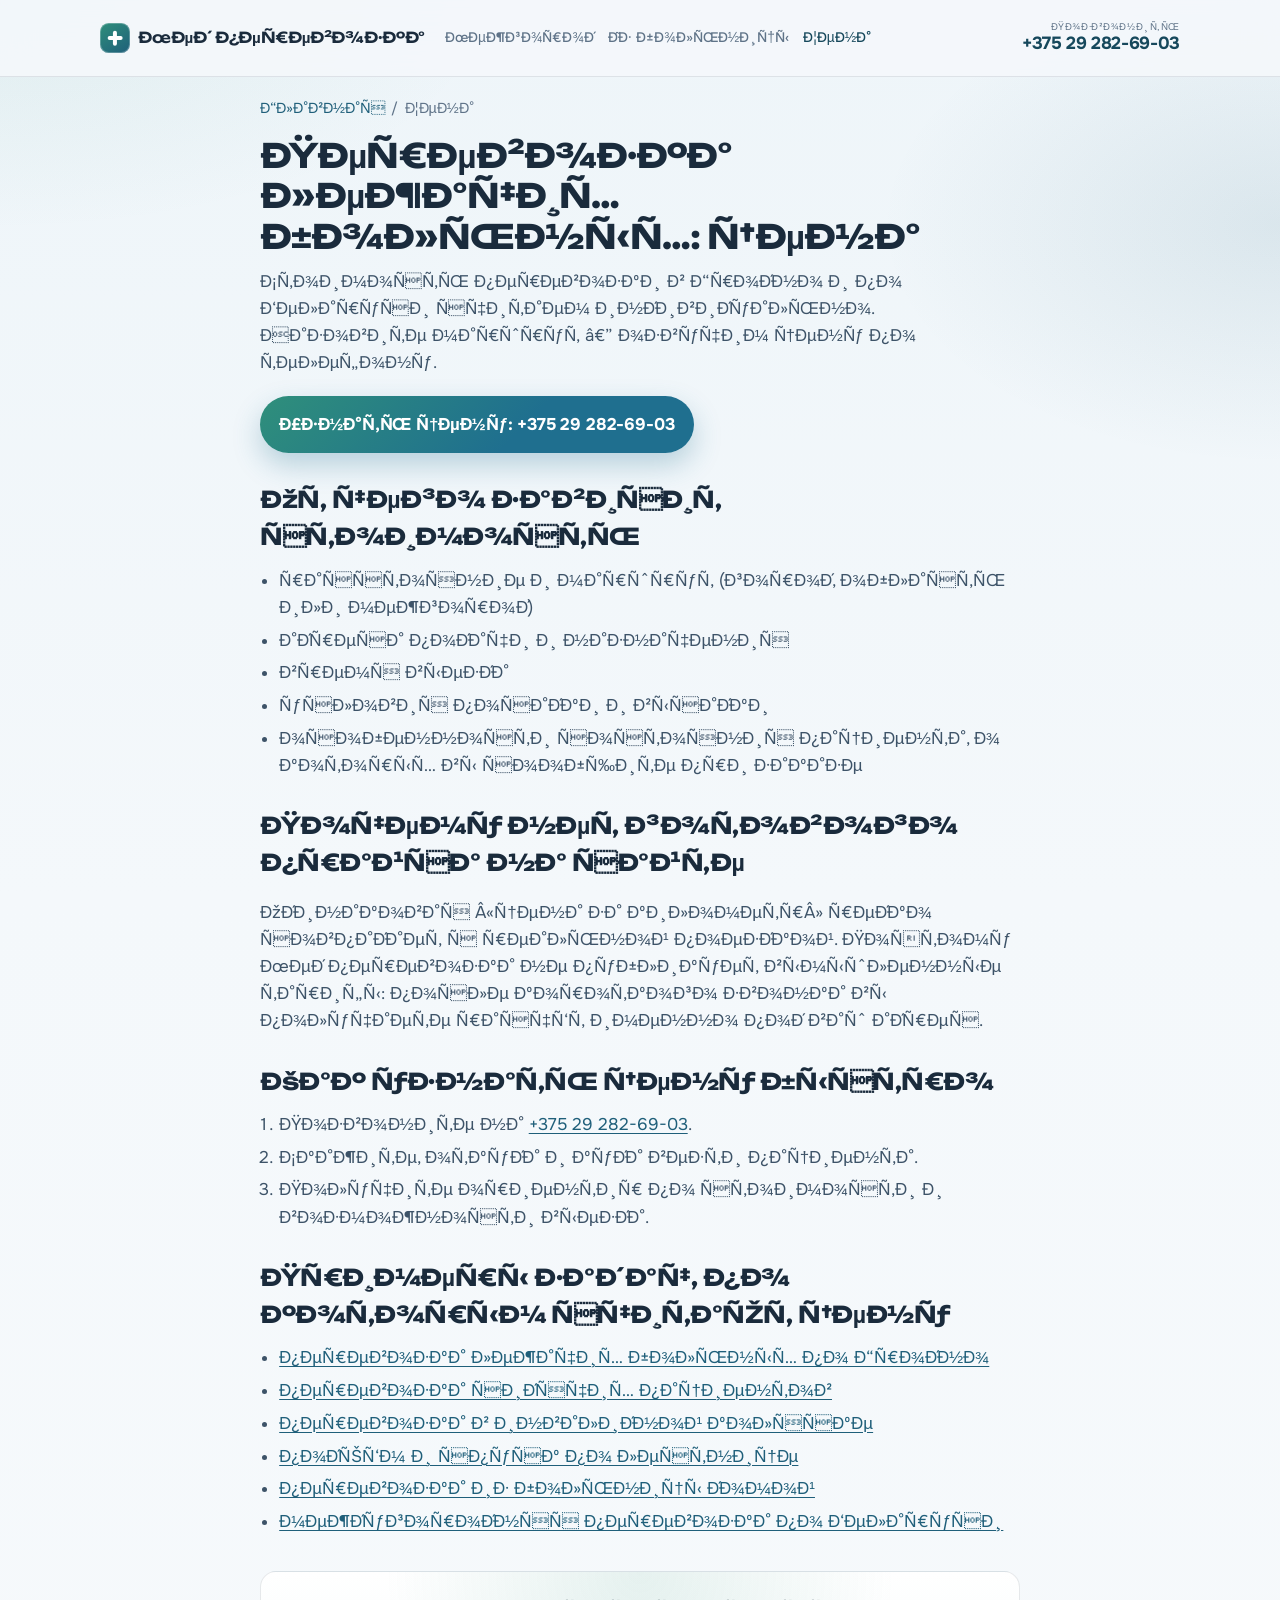
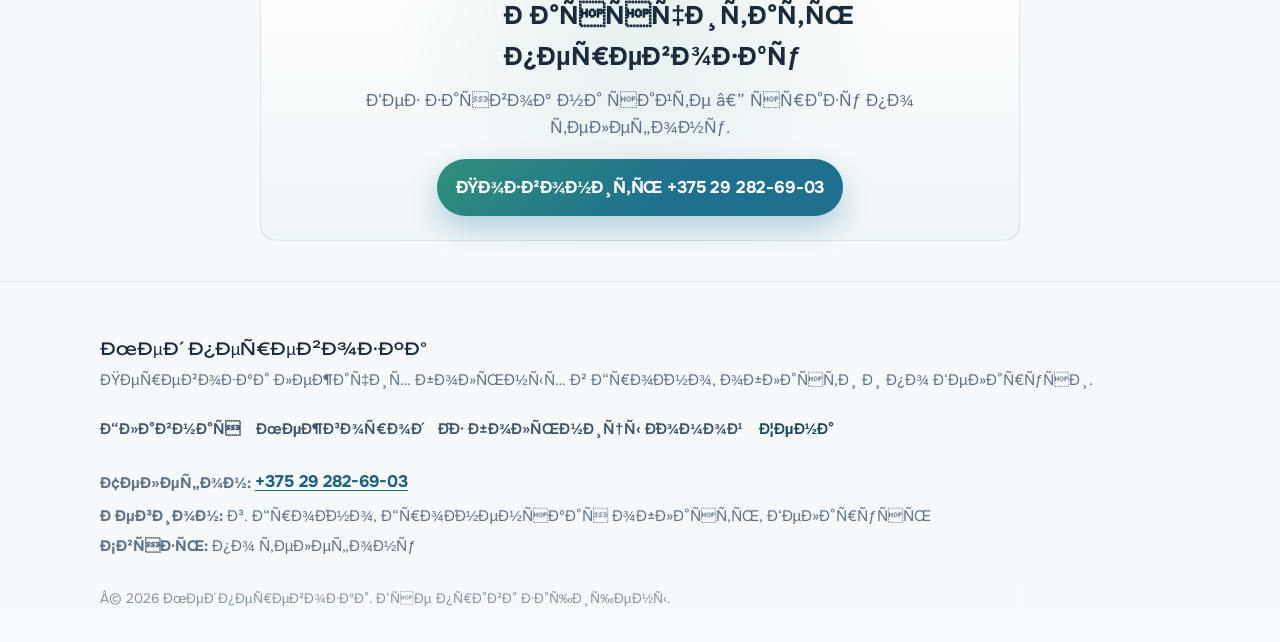
==== commit 24efc527: "Add SEO service pages for sitting, wheelchair and stair carry. Co-authored-by: Cursor <cursoragent@c" ====
--- a/cena/index.html
+++ b/cena/index.html
@@ -168,6 +168,9 @@
         <h2>Примеры задач, по которым считают цену</h2>
         <ul>
           <li><a href="/">перевозка лежачих больных по Гродно</a></li>
+          <li><a href="/perevozka-sidya/">перевозка сидячих пациентов</a></li>
+          <li><a href="/invalidnaya-kolyaska/">перевозка в инвалидной коляске</a></li>
+          <li><a href="/podjem-po-lestnice/">подъём и спуск по лестнице</a></li>
           <li><a href="/iz-bolnicy-domoj/">перевозка из больницы домой</a></li>
           <li><a href="/mezhgorod/">междугородняя перевозка по Беларуси</a></li>
         </ul>
--- a/styles.css
+++ b/styles.css
@@ -694,6 +694,83 @@
   text-decoration: underline;
 }
 
+.section-care {
+  padding-top: 0.5rem;
+}
+
+.care-grid {
+  list-style: none;
+  margin: 0;
+  padding: 0;
+  display: grid;
+  gap: 1.1rem;
+  grid-template-columns: 1fr;
+}
+
+.care-grid li {
+  display: grid;
+  gap: 0.4rem;
+  max-width: 22rem;
+}
+
+.care-grid img {
+  width: 100%;
+  max-width: 280px;
+  aspect-ratio: 3 / 2;
+  object-fit: cover;
+  border-radius: 12px;
+  background: #d7e6ef;
+}
+
+.care-grid h3 {
+  margin: 0;
+  font-size: 1rem;
+  color: var(--brand-deep);
+}
+
+.care-grid a {
+  display: grid;
+  gap: 0.4rem;
+  color: inherit;
+  text-decoration: none;
+}
+
+.care-grid a:hover h3 {
+  color: var(--brand);
+}
+
+.care-grid p {
+  margin: 0;
+  color: var(--ink-muted);
+  font-size: 0.92rem;
+}
+
+.care-note {
+  margin: 1.1rem 0 0;
+  color: var(--ink-muted);
+  font-size: 0.95rem;
+}
+
+.page-figure {
+  margin: 0 0 1.5rem;
+}
+
+.page-figure img {
+  width: 100%;
+  max-width: 420px;
+  aspect-ratio: 3 / 2;
+  object-fit: cover;
+  border-radius: 12px;
+  background: #d7e6ef;
+}
+
+.page-figure figcaption {
+  margin-top: 0.45rem;
+  color: var(--ink-muted);
+  font-size: 0.85rem;
+  max-width: 42ch;
+}
+
 .page {
   padding: 1.25rem 0 2.5rem;
 }
@@ -928,6 +1005,20 @@
     gap: 0 2rem;
   }
 
+  .care-grid {
+    grid-template-columns: repeat(3, minmax(0, 1fr));
+    gap: 1.25rem;
+    align-items: start;
+  }
+
+  .care-grid li {
+    max-width: none;
+  }
+
+  .care-grid img {
+    max-width: 100%;
+  }
+
   .coverage-grid {
     grid-template-columns: 1.25fr 0.9fr;
     gap: 2rem;
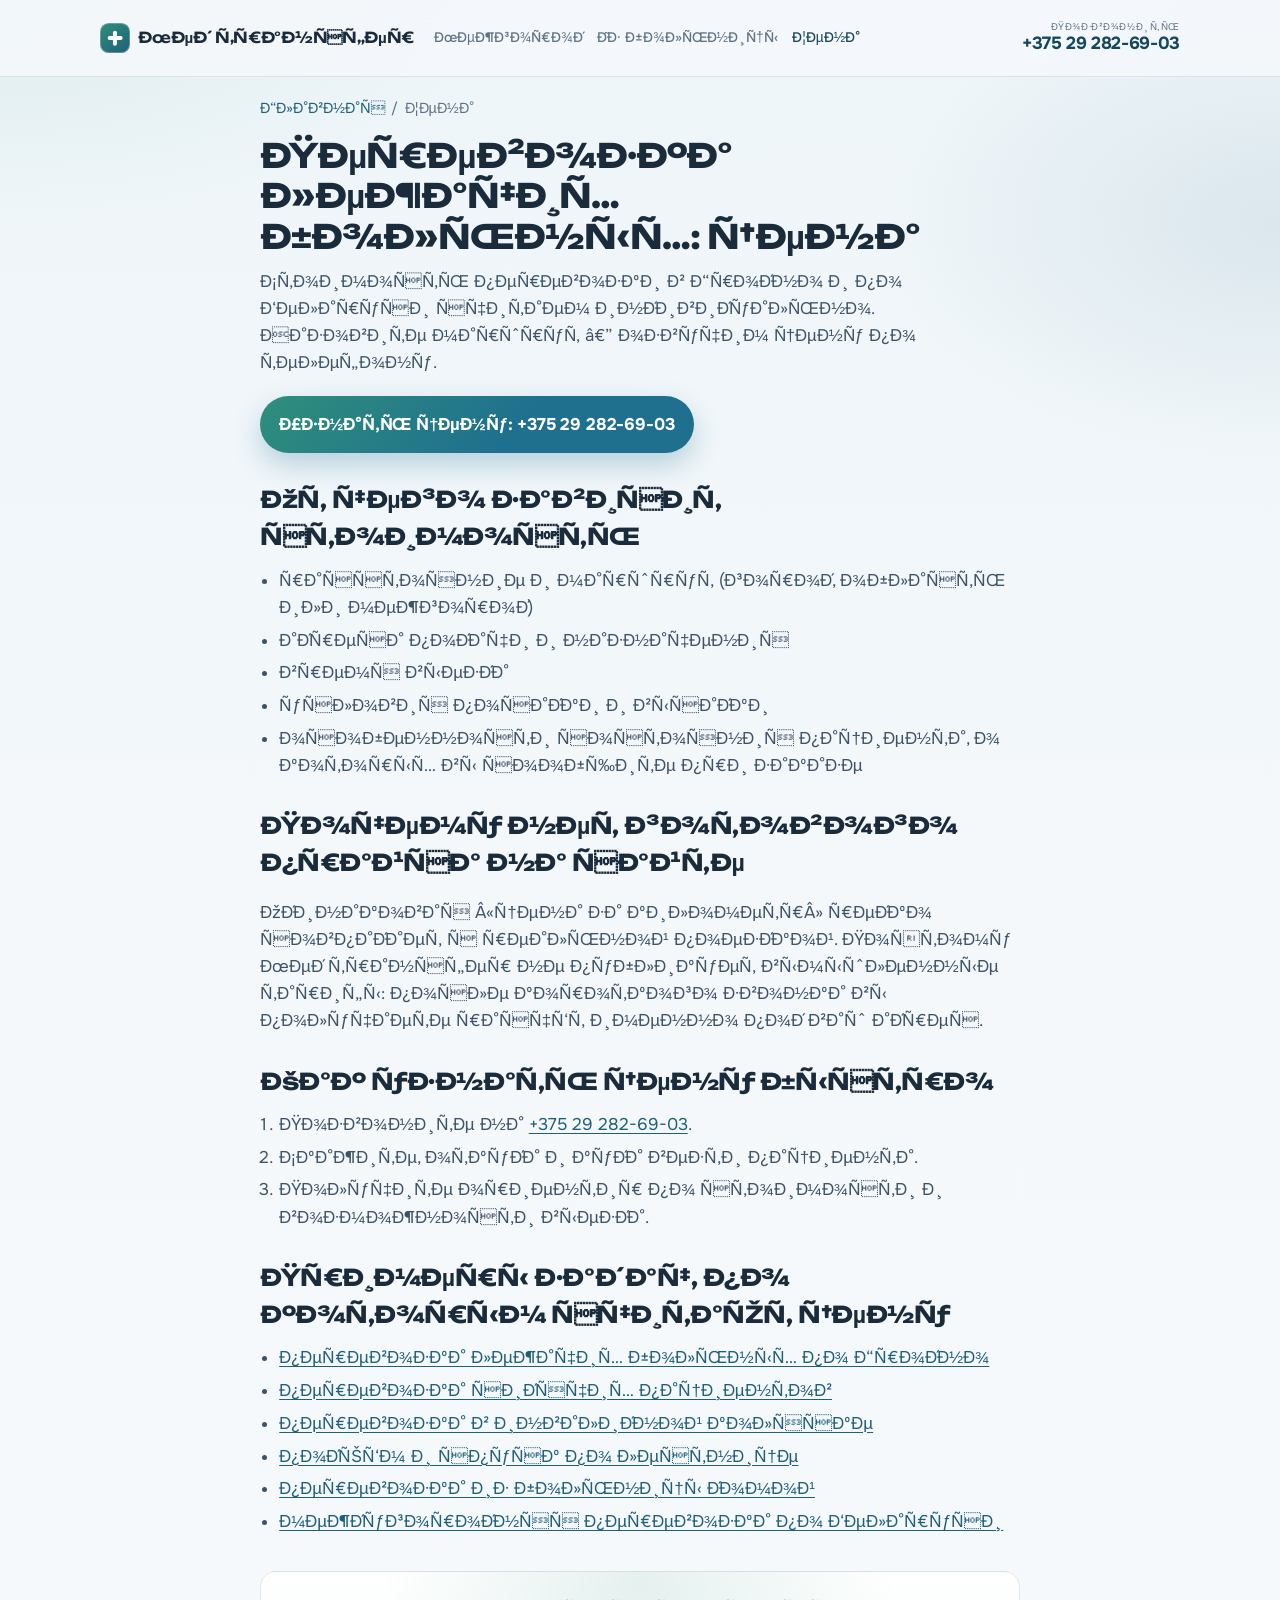
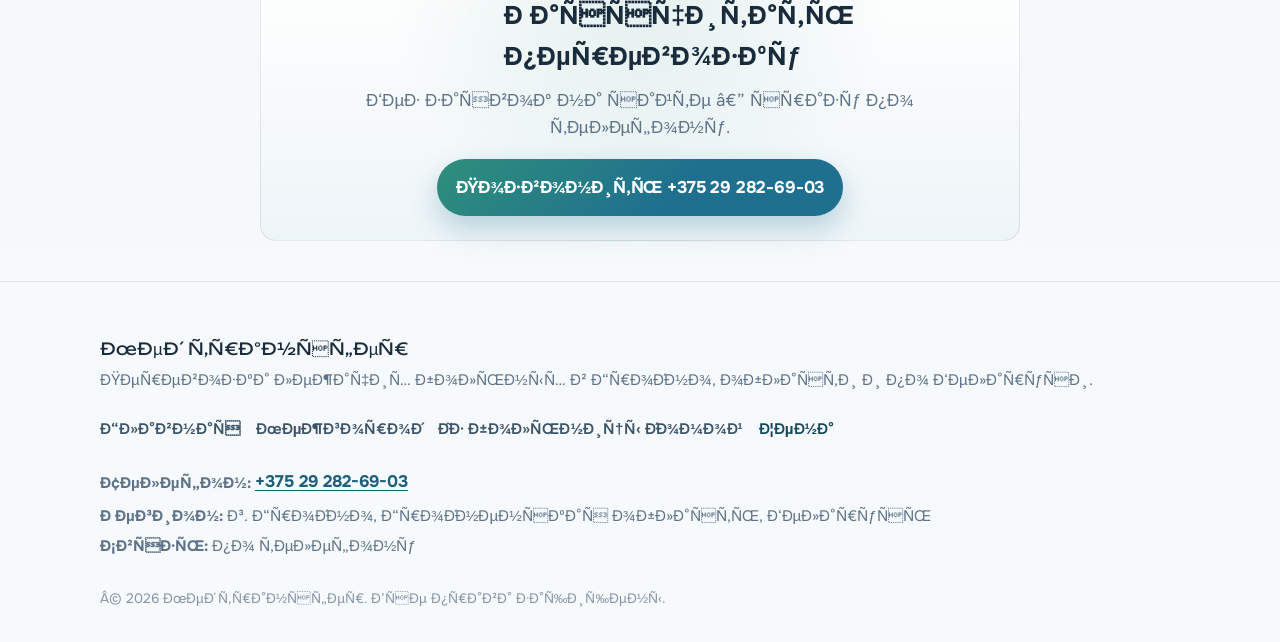
==== commit d7a5069d: "Rename brand from Мед перевозка to Мед трансфер sitewide. Co-authored-by: Cursor <cursoragent@cursor" ====
--- a/cena/index.html
+++ b/cena/index.html
@@ -26,7 +26,7 @@
 
   <meta charset="UTF-8">
   <meta name="viewport" content="width=device-width, initial-scale=1, maximum-scale=5, viewport-fit=cover">
-  <title>Перевозка лежачих больных цена в Гродно — Мед перевозка</title>
+  <title>Перевозка лежачих больных цена в Гродно — Мед трансфер</title>
   <meta name="description" content="Перевозка лежачих больных: цена зависит от маршрута и условий. Рассчитаем стоимость по телефону +375 29 282-69-03. Гродно и Беларусь.">
   <meta name="robots" content="index, follow, max-image-preview:large, max-snippet:-1">
   <link rel="canonical" href="https://www.medtransfer.by/cena/">
@@ -36,8 +36,8 @@
 
   <meta property="og:locale" content="ru_BY">
   <meta property="og:type" content="website">
-  <meta property="og:site_name" content="Мед перевозка">
-  <meta property="og:title" content="Перевозка лежачих больных цена — Мед перевозка">
+  <meta property="og:site_name" content="Мед трансфер">
+  <meta property="og:title" content="Перевозка лежачих больных цена — Мед трансфер">
   <meta property="og:description" content="Как формируется стоимость перевозки лежачих больных в Гродно и по Беларуси.">
   <meta property="og:url" content="https://www.medtransfer.by/cena/">
   <meta property="og:image" content="https://www.medtransfer.by/og-cover.svg">
@@ -62,7 +62,7 @@
         "@type": "WebPage",
         "@id": "https://www.medtransfer.by/cena/#webpage",
         "url": "https://www.medtransfer.by/cena/",
-        "name": "Перевозка лежачих больных цена в Гродно — Мед перевозка",
+        "name": "Перевозка лежачих больных цена в Гродно — Мед трансфер",
         "description": "Как формируется цена перевозки лежачих больных в Гродно и по Беларуси. Точный расчёт по телефону.",
         "isPartOf": {"@id": "https://www.medtransfer.by/#website"},
         "about": {"@id": "https://www.medtransfer.by/#organization"},
@@ -106,9 +106,9 @@
   <header class="site-header" id="top">
     <div class="wrap header-inner">
       <div class="header-brand-block">
-        <a class="logo" href="/" aria-label="Мед перевозка — на главную">
+        <a class="logo" href="/" aria-label="Мед трансфер — на главную">
           <span class="logo-mark" aria-hidden="true"></span>
-          <span class="logo-text">Мед перевозка</span>
+          <span class="logo-text">Мед трансфер</span>
         </a>
         <nav class="site-nav" aria-label="Разделы сайта">
           <a href="/mezhgorod/">Межгород</a>
@@ -156,7 +156,7 @@
         </ul>
 
         <h2>Почему нет готового прайса на сайте</h2>
-        <p>Одинаковая «цена за километр» редко совпадает с реальной поездкой. Поэтому Мед перевозка не публикует вымышленные тарифы: после короткого звонка вы получаете расчёт именно под ваш адрес.</p>
+        <p>Одинаковая «цена за километр» редко совпадает с реальной поездкой. Поэтому Мед трансфер не публикует вымышленные тарифы: после короткого звонка вы получаете расчёт именно под ваш адрес.</p>
 
         <h2>Как узнать цену быстро</h2>
         <ol>
@@ -187,7 +187,7 @@
   <footer class="site-footer">
     <div class="wrap footer-inner">
       <div class="footer-brand">
-        <p class="footer-name">Мед перевозка</p>
+        <p class="footer-name">Мед трансфер</p>
         <p>Перевозка лежачих больных в Гродно, области и по Беларуси.</p>
       </div>
       <nav class="footer-nav" aria-label="Навигация в подвале">
@@ -201,7 +201,7 @@
         <p><strong>Регион:</strong> г. Гродно, Гродненская область, Беларусь</p>
         <p><strong>Связь:</strong> по телефону</p>
       </div>
-      <p class="footer-copy">© <span id="year">2026</span> Мед перевозка. Все права защищены.</p>
+      <p class="footer-copy">© <span id="year">2026</span> Мед трансфер. Все права защищены.</p>
     </div>
   </footer>
 
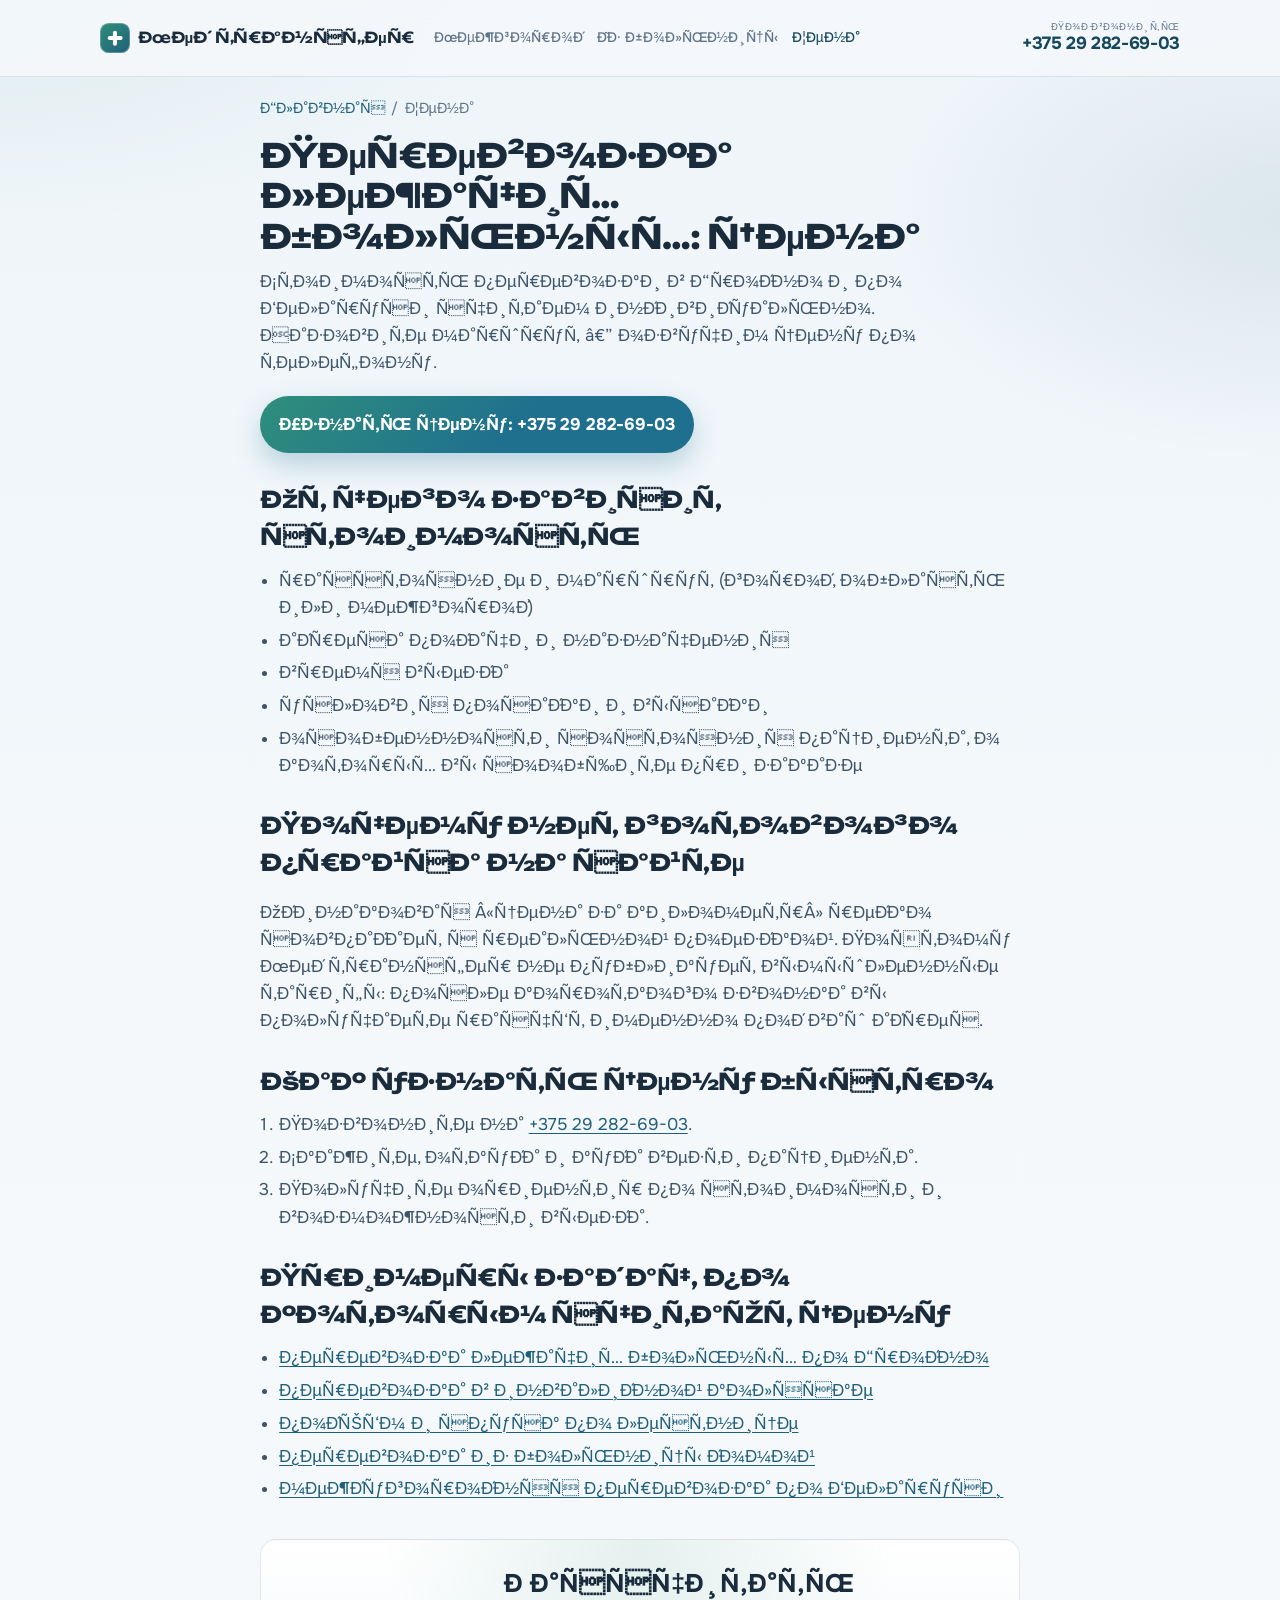
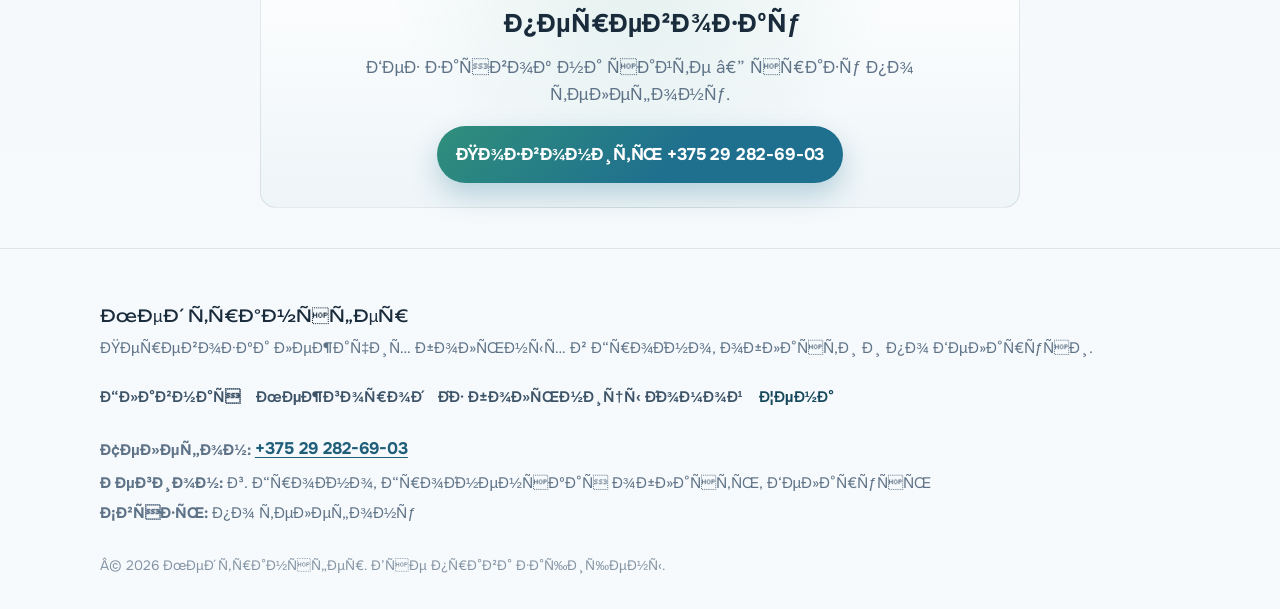
==== commit e109a5f7: "Remove sitting-patient service page and all related mentions. Co-authored-by: Cursor <cursoragent@cu" ====
--- a/cena/index.html
+++ b/cena/index.html
@@ -168,7 +168,6 @@
         <h2>Примеры задач, по которым считают цену</h2>
         <ul>
           <li><a href="/">перевозка лежачих больных по Гродно</a></li>
-          <li><a href="/perevozka-sidya/">перевозка сидячих пациентов</a></li>
           <li><a href="/invalidnaya-kolyaska/">перевозка в инвалидной коляске</a></li>
           <li><a href="/podjem-po-lestnice/">подъём и спуск по лестнице</a></li>
           <li><a href="/iz-bolnicy-domoj/">перевозка из больницы домой</a></li>
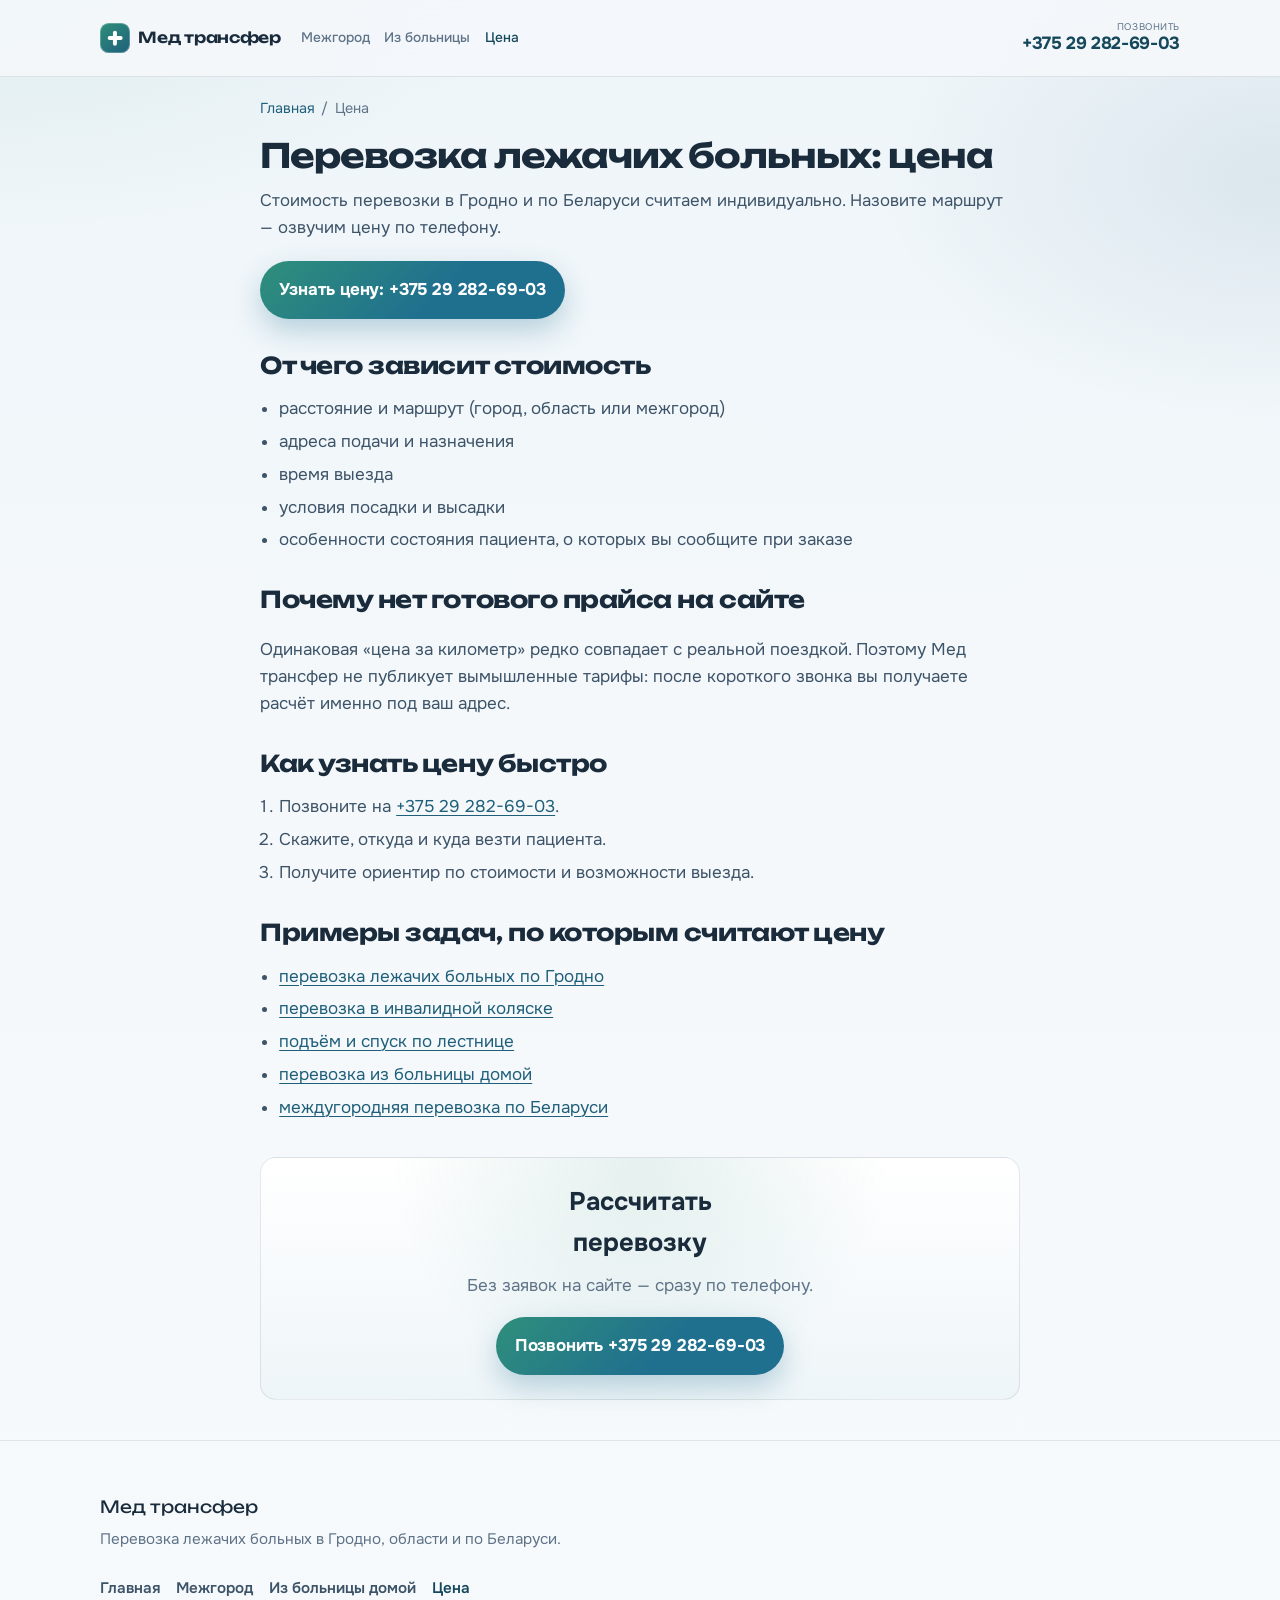
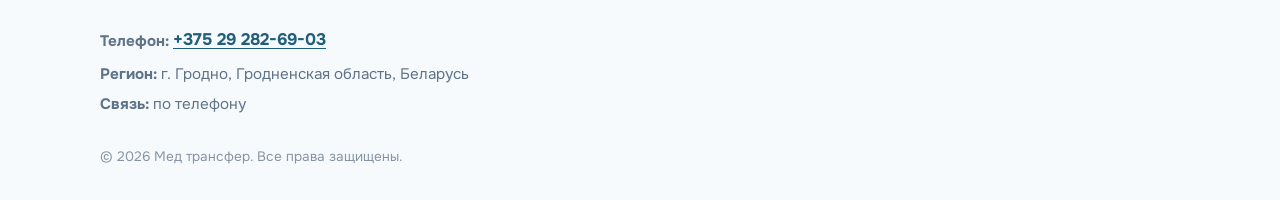
==== commit 8dd0bc41: "Add Yandex Metrika counter 114180664 to all pages. Co-authored-by: Cursor <cursoragent@cursor.com>" ====
--- a/cena/index.html
+++ b/cena/index.html
@@ -23,6 +23,21 @@
   </script>
   <noscript><div><img src="https://mc.yandex.ru/watch/114149407" style="position:absolute; left:-9999px;" alt="" /></div></noscript>
   <!-- /Yandex.Metrika counter -->
+
+  <!-- Yandex.Metrika counter -->
+  <script type="text/javascript">
+    (function(m,e,t,r,i,k,a){
+        m[i]=m[i]||function(){(m[i].a=m[i].a||[]).push(arguments)};
+        m[i].l=1*new Date();
+        for (var j = 0; j < document.scripts.length; j++) {if (document.scripts[j].src === r) { return; }}
+        k=e.createElement(t),a=e.getElementsByTagName(t)[0],k.async=1,k.src=r,a.parentNode.insertBefore(k,a)
+    })(window, document,'script','https://mc.yandex.ru/metrika/tag.js?id=114180664', 'ym');
+
+    ym(114180664, 'init', {ssr:true, webvisor:true, clickmap:true, ecommerce:"dataLayer", referrer: document.referrer, url: location.href, accurateTrackBounce:true, trackLinks:true});
+  </script>
+  <noscript><div><img src="https://mc.yandex.ru/watch/114180664" style="position:absolute; left:-9999px;" alt="" /></div></noscript>
+  <!-- /Yandex.Metrika counter -->
+
 
   <meta charset="UTF-8">
   <meta name="viewport" content="width=device-width, initial-scale=1, maximum-scale=5, viewport-fit=cover">
